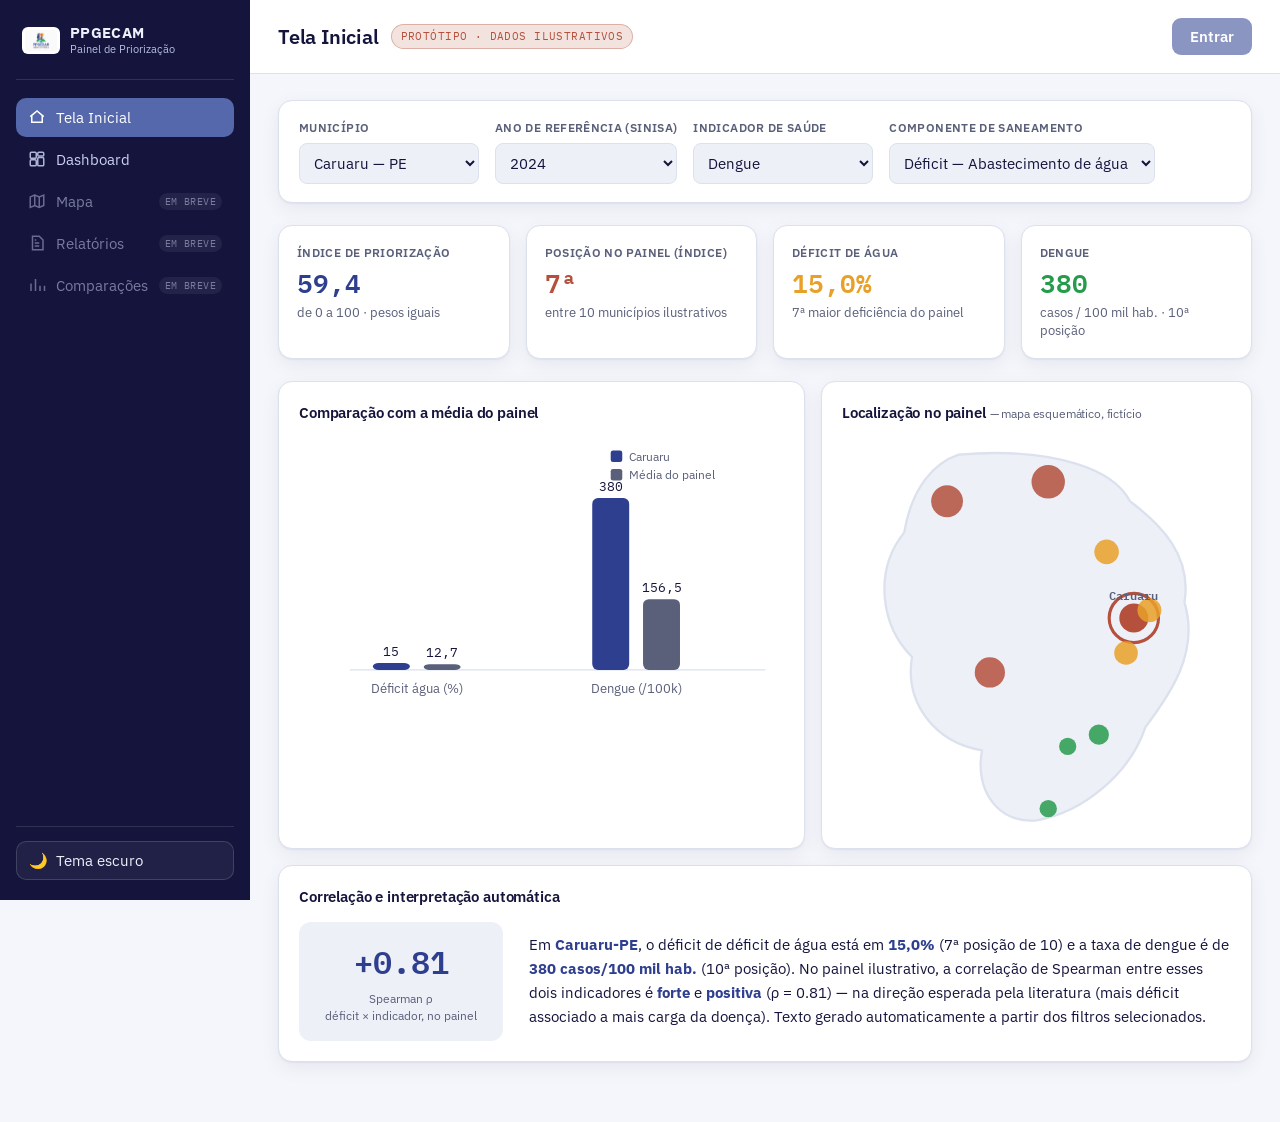
==== prototipo_saneamento_saude.html @ 7db4f670 "Commit inicial do painel de priorização Saneamento & Saúde Pública Site estático (HTML/CSS/JS) com d" ====
<!DOCTYPE html>
<html lang="pt-BR" data-theme="light">
<head>
<meta charset="UTF-8" />
<meta name="viewport" content="width=device-width, initial-scale=1" />
<title>Painel de Priorização — Saneamento &amp; Saúde Pública | PPGECAM</title>
<link rel="preconnect" href="https://fonts.googleapis.com">
<link rel="preconnect" href="https://fonts.gstatic.com" crossorigin>
<link href="https://fonts.googleapis.com/css2?family=IBM+Plex+Mono:wght@500;600&family=IBM+Plex+Sans:wght@400;500;600;700&display=swap" rel="stylesheet">
<style>
  /* ============ TOKENS ============ */
  :root{
    --azul:        #2E3F8F;
    --azul-claro:  #5568AC;
    --azul-hover:  #253476;
    --verde:       #279B4C;
    --ambar:       #E8A028;
    --terracota:   #B4503C;
    --noite:       #14143C;

    --bg:          #F5F6FB;
    --surface:     #FFFFFF;
    --surface-alt: #EEF0F8;
    --border:      #DCE1EE;
    --text:        #14143C;
    --text-muted:  #5A5F7A;
    --shadow: 0 1px 2px rgba(20,20,60,.06), 0 6px 20px rgba(20,20,60,.06);

    --font-display: 'IBM Plex Sans', system-ui, sans-serif;
    --font-body: 'IBM Plex Sans', system-ui, sans-serif;
    --font-mono: 'IBM Plex Mono', ui-monospace, monospace;

    --radius: 14px;
    --sidebar-w: 250px;
  }
  html[data-theme="dark"]{
    --bg:          #14143C;
    --surface:     #1C1E4C;
    --surface-alt: #23255C;
    --border:      #35386F;
    --text:        #ECEEFB;
    --text-muted:  #A7ACD6;
    --azul:        #8493E0;
    --azul-claro:  #9FADEA;
    --azul-hover:  #A9B6ED;
    --verde:       #4FCB80;
    --ambar:       #F0BC58;
    --terracota:   #E0896F;
    --shadow: 0 1px 2px rgba(0,0,0,.3), 0 8px 24px rgba(0,0,0,.35);
  }

  *,*::before,*::after{ box-sizing:border-box; }
  html,body{ height:100%; }
  body{
    margin:0; background:var(--bg); color:var(--text);
    font-family:var(--font-body); font-size:15px; line-height:1.5;
    -webkit-font-smoothing:antialiased;
  }
  h1,h2,h3{ font-family:var(--font-display); margin:0; letter-spacing:-0.01em; }
  p{ margin:0; }
  button, select{ font-family:inherit; font-size:inherit; color:inherit; }
  a{ color:var(--azul); }

  @media (prefers-reduced-motion: no-preference){
    .nav-item, .pill, .theme-toggle, .sidebar, .overlay, .view, button{
      transition: background-color .15s ease, color .15s ease, border-color .15s ease, opacity .2s ease, transform .2s ease;
    }
  }
  :focus-visible{ outline:2px solid var(--azul-claro); outline-offset:2px; border-radius:4px; }

  /* ============ LAYOUT ============ */
  .app{ display:flex; min-height:100vh; }

  .sidebar{
    width:var(--sidebar-w); flex:0 0 auto; background:var(--noite); color:#EDEFFA;
    display:flex; flex-direction:column; padding:20px 16px; position:sticky; top:0; height:100vh;
  }
  html[data-theme="dark"] .sidebar{ background:#0D0D26; }

  .brand{ display:flex; align-items:center; gap:10px; padding:4px 6px 22px; border-bottom:1px solid rgba(255,255,255,.12); margin-bottom:18px; }
  .brand img{ width:38px; height:auto; border-radius:6px; background:#fff; padding:3px; }
  .brand-text{ display:flex; flex-direction:column; line-height:1.25; }
  .brand-text strong{ font-size:15px; letter-spacing:.02em; }
  .brand-text span{ font-size:11px; color:#B9BEE6; }

  .nav{ display:flex; flex-direction:column; gap:3px; flex:1; }
  .nav-item{
    display:flex; align-items:center; gap:10px; width:100%; text-align:left;
    background:transparent; border:none; padding:10px 12px; border-radius:10px;
    color:#CBD0F0; cursor:pointer;
  }
  .nav-item svg{ width:18px; height:18px; flex:0 0 auto; opacity:.85; }
  .nav-item:hover{ background:rgba(255,255,255,.08); color:#fff; }
  .nav-item.active{ background:var(--azul-claro); color:#fff; }
  .nav-item.active svg{ opacity:1; }
  .nav-item.disabled{ cursor:default; opacity:.55; }
  .nav-item.disabled:hover{ background:transparent; color:#CBD0F0; }
  .nav-item .soon{
    margin-left:auto; font-size:10px; font-family:var(--font-mono); text-transform:uppercase; letter-spacing:.04em;
    background:rgba(255,255,255,.12); padding:2px 6px; border-radius:20px;
  }

  .sidebar-footer{ border-top:1px solid rgba(255,255,255,.12); padding-top:14px; margin-top:10px; }
  .theme-toggle{
    display:flex; align-items:center; gap:8px; width:100%; background:rgba(255,255,255,.06);
    border:1px solid rgba(255,255,255,.14); color:#EDEFFA; padding:9px 12px; border-radius:10px; cursor:pointer;
  }
  .theme-toggle:hover{ background:rgba(255,255,255,.12); }

  .main{ flex:1; min-width:0; display:flex; flex-direction:column; }

  .topbar{
    display:flex; align-items:center; justify-content:space-between; gap:16px;
    padding:18px 28px; border-bottom:1px solid var(--border); background:var(--surface);
    position:sticky; top:0; z-index:5;
  }
  .topbar-title{ display:flex; align-items:center; gap:12px; min-width:0; }
  .topbar-title h1{ font-size:20px; font-weight:600; }
  .badge-proto{
    font-family:var(--font-mono); font-size:10.5px; text-transform:uppercase; letter-spacing:.04em;
    background:color-mix(in srgb, var(--terracota) 16%, transparent); color:var(--terracota);
    border:1px solid color-mix(in srgb, var(--terracota) 35%, transparent);
    padding:4px 9px; border-radius:20px; white-space:nowrap;
  }
  .btn-entrar{
    background:var(--azul); color:#fff; border:none; padding:9px 18px; border-radius:9px; cursor:not-allowed;
    font-weight:600; opacity:.55;
  }
  .hamburger{
    display:none; background:var(--surface); border:1px solid var(--border); border-radius:9px;
    width:40px; height:40px; align-items:center; justify-content:center; cursor:pointer; color:var(--text);
  }
  .overlay{ display:none; position:fixed; inset:0; background:rgba(20,20,60,.45); z-index:15; }
  .overlay.show{ display:block; }

  .view{ display:none; padding:26px 28px 60px; max-width:1280px; }
  .view.active{ display:block; }

  /* ============ FILTER BAR ============ */
  .filter-bar{
    display:flex; flex-wrap:wrap; gap:16px; align-items:flex-end; background:var(--surface);
    border:1px solid var(--border); border-radius:var(--radius); padding:18px 20px; box-shadow:var(--shadow);
    margin-bottom:22px;
  }
  .field{ display:flex; flex-direction:column; gap:6px; min-width:170px; }
  .field label, .field-label{ font-size:12px; color:var(--text-muted); font-weight:600; text-transform:uppercase; letter-spacing:.03em; }
  .field select{
    background:var(--surface-alt); border:1px solid var(--border); border-radius:8px; padding:9px 10px;
    color:var(--text); min-width:180px;
  }
  .pills{ display:flex; gap:8px; flex-wrap:wrap; }
  .pill{
    background:var(--surface-alt); border:1px solid var(--border); border-radius:20px; padding:8px 15px; cursor:pointer;
    font-weight:500; color:var(--text-muted);
  }
  .pill.active{ background:var(--azul); border-color:var(--azul); color:#fff; }

  /* ============ CARDS ============ */
  .cards-row{ display:grid; grid-template-columns:repeat(4,1fr); gap:16px; margin-bottom:22px; }
  .card{
    background:var(--surface); border:1px solid var(--border); border-radius:var(--radius); padding:18px;
    box-shadow:var(--shadow); display:flex; flex-direction:column; gap:6px; min-width:0;
  }
  .card .card-label{ font-size:12px; color:var(--text-muted); font-weight:600; text-transform:uppercase; letter-spacing:.03em; }
  .card .card-value{ font-family:var(--font-mono); font-size:26px; font-weight:600; line-height:1.1; }
  .card .card-sub{ font-size:12.5px; color:var(--text-muted); }
  .card.accent-verde .card-value{ color:var(--verde); }
  .card.accent-ambar .card-value{ color:var(--ambar); }
  .card.accent-terracota .card-value{ color:var(--terracota); }
  .card.accent-azul .card-value{ color:var(--azul); }

  /* ============ PANELS ============ */
  .grid-2{ display:grid; grid-template-columns:1.1fr .9fr; gap:16px; margin-bottom:16px; align-items:stretch; }
  .panel{
    background:var(--surface); border:1px solid var(--border); border-radius:var(--radius); padding:20px;
    box-shadow:var(--shadow); min-width:0;
  }
  .panel-wide{ margin-top:0; }
  .panel h2{ font-size:15px; font-weight:600; margin-bottom:14px; }
  .panel h2 .hint{ font-size:12px; font-weight:400; color:var(--text-muted); }
  .panel svg{ width:100%; height:auto; display:block; }

  .corr-row{ display:flex; gap:26px; align-items:center; flex-wrap:wrap; }
  .corr-stat{ display:flex; flex-direction:column; align-items:center; background:var(--surface-alt); border-radius:12px; padding:16px 26px; min-width:150px; }
  .corr-value{ font-family:var(--font-mono); font-size:32px; font-weight:600; color:var(--azul); }
  .corr-label{ font-size:11.5px; color:var(--text-muted); text-align:center; margin-top:4px; }
  #interpretacaoTexto{ flex:1; min-width:240px; color:var(--text); line-height:1.6; }
  #interpretacaoTexto strong{ color:var(--azul); }

  /* ============ RANKING LIST ============ */
  .ranking-list{ display:flex; flex-direction:column; gap:8px; max-height:390px; overflow-y:auto; padding-right:4px;}
  .rank-item{ display:flex; align-items:center; gap:12px; padding:9px 10px; border-radius:10px; }
  .rank-item:nth-child(odd){ background:var(--surface-alt); }
  .rank-pos{ font-family:var(--font-mono); font-weight:600; width:22px; color:var(--text-muted); flex:0 0 auto; }
  .rank-name{ flex:1; min-width:0; }
  .rank-name strong{ display:block; font-size:13.5px; }
  .rank-name span{ font-size:11.5px; color:var(--text-muted); }
  .rank-bar-wrap{ width:120px; height:8px; background:var(--border); border-radius:6px; overflow:hidden; flex:0 0 auto; }
  .rank-bar{ height:100%; background:var(--azul); border-radius:6px; }
  .rank-value{ font-family:var(--font-mono); font-weight:600; width:44px; text-align:right; flex:0 0 auto; font-size:13px; }

  /* ============ MAP ============ */
  .map-dot{ cursor:default; }
  .map-dot-label{ font-family:var(--font-mono); font-size:3px; fill:var(--text-muted); }

  /* ============ PLACEHOLDER VIEWS ============ */
  .placeholder-box{
    background:var(--surface); border:1px dashed var(--border); border-radius:var(--radius);
    padding:60px 30px; text-align:center; color:var(--text-muted);
  }
  .placeholder-box h2{ color:var(--text); margin-bottom:8px; }

  /* ============ RESPONSIVE ============ */
  @media (max-width: 1024px){
    .cards-row{ grid-template-columns:repeat(2,1fr); }
    .grid-2{ grid-template-columns:1fr; }
  }
  @media (max-width: 780px){
    .hamburger{ display:flex; }
    .sidebar{
      position:fixed; left:0; top:0; z-index:20; transform:translateX(-100%);
      box-shadow:0 0 0 rgba(0,0,0,0);
    }
    .sidebar.open{ transform:translateX(0); box-shadow:20px 0 40px rgba(0,0,0,.25); }
    .topbar{ padding:14px 16px; }
    .topbar-title h1{ font-size:17px; }
    .view{ padding:18px 16px 50px; }
    .cards-row{ grid-template-columns:1fr 1fr; gap:10px; }
    .card .card-value{ font-size:21px; }
    .filter-bar{ padding:14px; gap:12px; }
    .field, .field select{ min-width:0; width:100%; }
    .corr-row{ flex-direction:column; align-items:stretch; }
  }
  @media (max-width: 460px){
    .cards-row{ grid-template-columns:1fr; }
  }
</style>
</head>
<body>
<div class="app">

  <div class="overlay" id="overlay"></div>

  <aside class="sidebar" id="sidebar">
    <div class="brand">
      <img src="[data-uri]" alt="Logomarca PPGECAM" />
      <div class="brand-text">
        <strong>PPGECAM</strong>
        <span>Painel de Priorização</span>
      </div>
    </div>

    <nav class="nav" id="nav">
      <button class="nav-item active" data-view="inicio">
        <svg viewBox="0 0 24 24" fill="none" stroke="currentColor" stroke-width="2"><path d="M3 11.5 12 4l9 7.5"/><path d="M5 10v9h14v-9"/></svg>
        Tela Inicial
      </button>
      <button class="nav-item" data-view="dashboard">
        <svg viewBox="0 0 24 24" fill="none" stroke="currentColor" stroke-width="2"><rect x="3" y="3" width="8" height="8" rx="1.5"/><rect x="13" y="3" width="8" height="5" rx="1.5"/><rect x="13" y="10" width="8" height="11" rx="1.5"/><rect x="3" y="13" width="8" height="8" rx="1.5"/></svg>
        Dashboard
      </button>
      <button class="nav-item disabled" data-view="mapa">
        <svg viewBox="0 0 24 24" fill="none" stroke="currentColor" stroke-width="2"><path d="M9 4 3 6.5v14L9 18l6 2.5 6-2.5v-14L15 6.5 9 4Z"/><path d="M9 4v14M15 6.5v14"/></svg>
        Mapa <span class="soon">em breve</span>
      </button>
      <button class="nav-item disabled" data-view="relatorios">
        <svg viewBox="0 0 24 24" fill="none" stroke="currentColor" stroke-width="2"><path d="M6 3h9l5 5v13H6z"/><path d="M9 12h6M9 16h6M9 8h2"/></svg>
        Relatórios <span class="soon">em breve</span>
      </button>
      <button class="nav-item disabled" data-view="comparacoes">
        <svg viewBox="0 0 24 24" fill="none" stroke="currentColor" stroke-width="2"><path d="M4 20V10M10 20V4M16 20v-7M22 20V13"/></svg>
        Comparações <span class="soon">em breve</span>
      </button>
    </nav>

    <div class="sidebar-footer">
      <button class="theme-toggle" id="btnTheme" aria-pressed="false">
        <span id="themeIcon">🌙</span><span id="themeLabel">Tema escuro</span>
      </button>
    </div>
  </aside>

  <div class="main">
    <header class="topbar">
      <div class="topbar-title">
        <button class="hamburger" id="btnMenu" aria-label="Abrir menu" aria-expanded="false">
          <svg width="18" height="18" viewBox="0 0 24 24" fill="none" stroke="currentColor" stroke-width="2"><path d="M3 6h18M3 12h18M3 18h18"/></svg>
        </button>
        <h1 id="pageTitle">Tela Inicial</h1>
        <span class="badge-proto">Protótipo · dados ilustrativos</span>
      </div>
      <button class="btn-entrar" disabled title="Fora do escopo desta etapa">Entrar</button>
    </header>

    <!-- ===================== TELA INICIAL ===================== -->
    <section id="view-inicio" class="view active">
      <div class="filter-bar">
        <div class="field">
          <label for="selMunicipio">Município</label>
          <select id="selMunicipio"></select>
        </div>
        <div class="field">
          <label for="selAno">Ano de referência (SINISA)</label>
          <select id="selAno">
            <option value="2024">2024</option>
            <option value="2023">2023</option>
          </select>
        </div>
        <div class="field">
          <label for="selIndicador">Indicador de saúde</label>
          <select id="selIndicador">
            <option value="taxaDengue">Dengue</option>
            <option value="taxaChikungunya">Chikungunya</option>
            <option value="taxaDiarreia">Diarreia aguda</option>
          </select>
        </div>
        <div class="field">
          <label for="selComponente">Componente de saneamento</label>
          <select id="selComponente">
            <option value="deficitAgua">Déficit — Abastecimento de água</option>
            <option value="deficitEsgoto">Déficit — Esgotamento sanitário</option>
            <option value="deficitResiduos">Déficit — Resíduos sólidos</option>
          </select>
        </div>
      </div>

      <div class="cards-row" id="cardsInicio"></div>

      <div class="grid-2">
        <div class="panel">
          <h2>Comparação com a média do painel</h2>
          <svg id="chartComparacao" viewBox="0 0 420 230" role="img" aria-label="Gráfico comparando o município selecionado à média do painel"></svg>
        </div>
        <div class="panel">
          <h2>Localização no painel <span class="hint">— mapa esquemático, fictício</span></h2>
          <svg id="mapaInicio" viewBox="0 0 100 100" role="img" aria-label="Mapa esquemático do Brasil com os municípios do painel"></svg>
        </div>
      </div>

      <div class="panel panel-wide">
        <h2>Correlação e interpretação automática</h2>
        <div class="corr-row">
          <div class="corr-stat">
            <span class="corr-value" id="corrValue">—</span>
            <span class="corr-label">Spearman ρ<br>déficit × indicador, no painel</span>
          </div>
          <p id="interpretacaoTexto"></p>
        </div>
      </div>
    </section>

    <!-- ===================== DASHBOARD ===================== -->
    <section id="view-dashboard" class="view">
      <div class="filter-bar">
        <div class="field">
          <span class="field-label">Esquema de ponderação do índice</span>
          <div class="pills" id="pillsPeso">
            <button class="pill active" data-peso="igual">Pesos iguais</button>
            <button class="pill" data-peso="entropia">Entropia de Shannon</button>
            <button class="pill" data-peso="pca">PCA (1º componente)</button>
          </div>
        </div>
      </div>

      <div class="cards-row" id="cardsDashboard"></div>

      <div class="grid-2">
        <div class="panel">
          <h2>Ranking de priorização <span class="hint">— painel ilustrativo, 10 municípios</span></h2>
          <div id="rankingList" class="ranking-list"></div>
        </div>
        <div class="panel">
          <h2>Mapa de calor de prioridade <span class="hint">— esquemático, fictício</span></h2>
          <svg id="mapaDashboard" viewBox="0 0 100 100" role="img" aria-label="Mapa de calor esquemático de prioridade por município"></svg>
        </div>
      </div>

      <div class="panel panel-wide">
        <h2>Decomposição do índice — <span id="topMunicipioNome"></span></h2>
        <svg id="chartDecomposicao" viewBox="0 0 480 200" role="img" aria-label="Decomposição do índice de priorização por indicador"></svg>
      </div>
    </section>

    <!-- ===================== PLACEHOLDERS ===================== -->
    <section id="view-mapa" class="view">
      <div class="placeholder-box">
        <h2>Mapa interativo</h2>
        <p>Em desenvolvimento — parte de uma próxima etapa do protótipo, fora do recorte validado para esta entrega (Primeira Tela + Dashboard + menu).</p>
      </div>
    </section>
    <section id="view-relatorios" class="view">
      <div class="placeholder-box">
        <h2>Relatórios</h2>
        <p>Em desenvolvimento — exportação em PDF, Excel, CSV e imagem, conforme especificado. Fora do recorte validado para esta entrega.</p>
      </div>
    </section>
    <section id="view-comparacoes" class="view">
      <div class="placeholder-box">
        <h2>Comparações</h2>
        <p>Em desenvolvimento — comparação lado a lado entre municípios, estados e regiões. Fora do recorte validado para esta entrega.</p>
      </div>
    </section>

  </div>
</div>

<script>
/* =========================================================================
   DADOS — ILUSTRATIVOS. Não representam valores oficiais de SINISA/DATASUS.
   Servem apenas para demonstrar a interface e a lógica do índice.
   ========================================================================= */
const MUNICIPIOS_BASE = [
  { nome:"Caruaru",        uf:"PE", pop:405408,   x:75, y:46, deficitAgua:15, deficitEsgoto:42, deficitResiduos:8,  taxaDengue:380, taxaChikungunya:155, taxaDiarreia:45 },
  { nome:"Recife",         uf:"PE", pop:1653461,  x:79, y:44, deficitAgua:8,  deficitEsgoto:55, deficitResiduos:10, taxaDengue:130, taxaChikungunya:60,  taxaDiarreia:25 },
  { nome:"Manaus",         uf:"AM", pop:2255903,  x:27, y:16, deficitAgua:22, deficitEsgoto:65, deficitResiduos:18, taxaDengue:210, taxaChikungunya:85,  taxaDiarreia:90 },
  { nome:"Belém",          uf:"PA", pop:1499641,  x:53, y:11, deficitAgua:30, deficitEsgoto:70, deficitResiduos:20, taxaDengue:150, taxaChikungunya:70,  taxaDiarreia:110 },
  { nome:"Salvador",       uf:"BA", pop:2900319,  x:73, y:55, deficitAgua:10, deficitEsgoto:48, deficitResiduos:12, taxaDengue:95,  taxaChikungunya:45,  taxaDiarreia:30 },
  { nome:"Fortaleza",      uf:"CE", pop:2700000,  x:68, y:29, deficitAgua:12, deficitEsgoto:38, deficitResiduos:9,  taxaDengue:175, taxaChikungunya:80,  taxaDiarreia:40 },
  { nome:"São Paulo",      uf:"SP", pop:12325000, x:58, y:79, deficitAgua:3,  deficitEsgoto:12, deficitResiduos:4,  taxaDengue:60,  taxaChikungunya:25,  taxaDiarreia:12 },
  { nome:"Rio de Janeiro", uf:"RJ", pop:6700000,  x:66, y:76, deficitAgua:5,  deficitEsgoto:30, deficitResiduos:8,  taxaDengue:85,  taxaChikungunya:35,  taxaDiarreia:18 },
  { nome:"Porto Alegre",   uf:"RS", pop:1480000,  x:53, y:95, deficitAgua:4,  deficitEsgoto:20, deficitResiduos:6,  taxaDengue:20,  taxaChikungunya:8,   taxaDiarreia:10 },
  { nome:"Cuiabá",         uf:"MT", pop:620000,   x:38, y:60, deficitAgua:18, deficitEsgoto:60, deficitResiduos:15, taxaDengue:260, taxaChikungunya:110, taxaDiarreia:55 },
];

const INDICADORES_DEFICIT = ["deficitAgua","deficitEsgoto","deficitResiduos"];
const INDICADORES_SAUDE   = ["taxaDengue","taxaChikungunya","taxaDiarreia"];
const TODOS_INDICADORES   = [...INDICADORES_DEFICIT, ...INDICADORES_SAUDE];

const LABELS = {
  deficitAgua:"Déficit de água", deficitEsgoto:"Déficit de esgoto", deficitResiduos:"Déficit de resíduos",
  taxaDengue:"Dengue", taxaChikungunya:"Chikungunya", taxaDiarreia:"Diarreia aguda"
};

let state = { ano:"2024", indicador:"taxaDengue", componente:"deficitAgua", municipioIdx:0, peso:"igual" };

/* Ano 2023 simulado a partir de 2024 (transformação ilustrativa, não é dado real) */
function getDataset(ano){
  if(ano === "2024") return MUNICIPIOS_BASE.map(m => ({...m}));
  return MUNICIPIOS_BASE.map(m => ({
    ...m,
    deficitAgua: round1(m.deficitAgua*1.14), deficitEsgoto: round1(m.deficitEsgoto*1.09), deficitResiduos: round1(m.deficitResiduos*1.16),
    taxaDengue: Math.round(m.taxaDengue*1.07), taxaChikungunya: Math.round(m.taxaChikungunya*1.05), taxaDiarreia: Math.round(m.taxaDiarreia*1.10)
  }));
}
function round1(n){ return Math.round(n*10)/10; }

/* ============ ESTATÍSTICA ============ */
function minMax(arr){ return [Math.min(...arr), Math.max(...arr)]; }
function normalizeCol(data, key){
  const vals = data.map(d=>d[key]);
  const [mn,mx] = minMax(vals);
  return vals.map(v => (mx-mn) ? (v-mn)/(mx-mn) : 0);
}
function buildMatrix(data){
  const cols = TODOS_INDICADORES.map(k => normalizeCol(data,k));
  return data.map((_,i) => TODOS_INDICADORES.map((_,j)=>cols[j][i]));
}
function equalWeights(m){ return new Array(m).fill(1/m); }
function entropyWeights(matrix){
  const n = matrix.length, m = matrix[0].length, w=[];
  for(let j=0;j<m;j++){
    let col = matrix.map(r=>r[j]); let sum = col.reduce((a,b)=>a+b,0) || 1e-9;
    let e=0;
    col.forEach(v=>{ const p=v/sum; if(p>0) e += p*Math.log(p); });
    e = -e/Math.log(n);
    w.push(1-e);
  }
  const sw = w.reduce((a,b)=>a+b,0) || 1e-9;
  return w.map(x=>x/sw);
}
function pcaWeights(matrix){
  const n=matrix.length, m=matrix[0].length;
  const means = new Array(m).fill(0);
  matrix.forEach(row=>row.forEach((v,j)=>means[j]+=v/n));
  const cov = Array.from({length:m},()=>new Array(m).fill(0));
  for(let j=0;j<m;j++) for(let k=0;k<m;k++){
    let s=0; matrix.forEach(row=>s+=(row[j]-means[j])*(row[k]-means[k]));
    cov[j][k]=s/(n-1);
  }
  let v = new Array(m).fill(1/Math.sqrt(m));
  for(let it=0; it<200; it++){
    const nv = new Array(m).fill(0);
    for(let j=0;j<m;j++) for(let k=0;k<m;k++) nv[j]+=cov[j][k]*v[k];
    const norm = Math.sqrt(nv.reduce((a,b)=>a+b*b,0)) || 1e-9;
    v = nv.map(x=>x/norm);
  }
  const abs = v.map(Math.abs);
  const s = abs.reduce((a,b)=>a+b,0) || 1e-9;
  return abs.map(x=>x/s);
}
function computeWeights(scheme, matrix){
  if(scheme==="entropia") return entropyWeights(matrix);
  if(scheme==="pca") return pcaWeights(matrix);
  return equalWeights(matrix[0].length);
}
function computeIndex(data, scheme){
  const matrix = buildMatrix(data);
  const w = computeWeights(scheme, matrix);
  return matrix.map(row => row.reduce((acc,val,idx)=>acc+val*w[idx],0)*100);
}
function rank(arr){
  const idx = arr.map((v,i)=>i).sort((a,b)=>arr[a]-arr[b]);
  const r = new Array(arr.length);
  idx.forEach((originalIdx,pos)=>{ r[originalIdx]=pos+1; });
  return r;
}
function spearman(a,b){
  const ra = rank(a), rb = rank(b), n=a.length;
  let d2 = 0;
  for(let i=0;i<n;i++){ const d = ra[i]-rb[i]; d2 += d*d; }
  return 1 - (6*d2)/(n*(n*n-1));
}
function forcaCorrelacao(rho){
  const a = Math.abs(rho);
  if(a < 0.3) return "fraca";
  if(a < 0.6) return "moderada";
  return "forte";
}

/* ============ HELPERS DE RENDER ============ */
const svgNS = "http://www.w3.org/2000/svg";
function el(tag, attrs){ const e = document.createElementNS(svgNS, tag); for(const k in attrs) e.setAttribute(k, attrs[k]); return e; }
function clear(node){ while(node.firstChild) node.removeChild(node.firstChild); }
function fmt(n, dec=0){ return n.toLocaleString('pt-BR', {minimumFractionDigits:dec, maximumFractionDigits:dec}); }

/* ============ POPULAR SELECT DE MUNICÍPIOS ============ */
function popularSelectMunicipios(){
  const sel = document.getElementById('selMunicipio');
  clear(sel);
  MUNICIPIOS_BASE.forEach((m,i)=>{
    const opt = document.createElement('option');
    opt.value = i; opt.textContent = `${m.nome} — ${m.uf}`;
    sel.appendChild(opt);
  });
}

/* ============ RENDER: TELA INICIAL ============ */
function renderInicio(){
  const data = getDataset(state.ano);
  const m = data[state.municipioIdx];
  const compKey = state.componente, saudeKey = state.indicador;

  const compVals = data.map(d=>d[compKey]);
  const saudeVals = data.map(d=>d[saudeKey]);
  const mediaComp = compVals.reduce((a,b)=>a+b,0)/compVals.length;
  const mediaSaude = saudeVals.reduce((a,b)=>a+b,0)/saudeVals.length;

  const compRank = rank(compVals)[state.municipioIdx];
  const saudeRank = rank(saudeVals)[state.municipioIdx];

  const idx = computeIndex(data, "igual");
  const idxRank = rank(idx)[state.municipioIdx];

  /* cards */
  const cardsHost = document.getElementById('cardsInicio');
  clear2(cardsHost);
  cardsHost.innerHTML = `
    <div class="card accent-azul">
      <span class="card-label">Índice de priorização</span>
      <span class="card-value">${fmt(idx[state.municipioIdx],1)}</span>
      <span class="card-sub">de 0 a 100 · pesos iguais</span>
    </div>
    <div class="card accent-terracota">
      <span class="card-label">Posição no painel (índice)</span>
      <span class="card-value">${idxRank}ª</span>
      <span class="card-sub">entre ${data.length} municípios ilustrativos</span>
    </div>
    <div class="card accent-ambar">
      <span class="card-label">${LABELS[compKey]}</span>
      <span class="card-value">${fmt(m[compKey],1)}%</span>
      <span class="card-sub">${compRank}ª maior deficiência do painel</span>
    </div>
    <div class="card accent-verde">
      <span class="card-label">${LABELS[saudeKey]}</span>
      <span class="card-value">${fmt(m[saudeKey])}</span>
      <span class="card-sub">casos / 100 mil hab. · ${saudeRank}ª posição</span>
    </div>`;

  /* gráfico de comparação (barras SVG) */
  const svg = document.getElementById('chartComparacao');
  clear(svg);
  const W=420,H=230, padL=44, padB=30, padT=14, gap=70;
  const groups = [
    {label: LABELS[compKey].replace('Déficit de ','Déficit\n'), muni:m[compKey], media:mediaComp, unit:'%'},
    {label: LABELS[saudeKey], muni:m[saudeKey], media:mediaSaude, unit:'/100k'}
  ];
  const maxVal = Math.max(...groups.map(g=>Math.max(g.muni,g.media))) * 1.25 || 1;
  const plotH = H-padT-padB;
  svg.appendChild(el('line',{x1:padL,y1:H-padB,x2:W-16,y2:H-padB,stroke:'var(--border)','stroke-width':1}));
  groups.forEach((g,gi)=>{
    const baseX = padL + gi*(gap+120) + 20;
    [ {v:g.muni, color:'var(--azul)', dx:0, label:m.nome},
      {v:g.media, color:'var(--text-muted)', dx:44, label:'Média painel'} ].forEach(bar=>{
        const h = (bar.v/maxVal)*plotH;
        const x = baseX+bar.dx, y = H-padB-h;
        svg.appendChild(el('rect',{x, y, width:32, height:h, rx:5, fill:bar.color}));
        const t = el('text',{x:x+16, y:y-6, 'text-anchor':'middle', 'font-size':11, 'font-family':'IBM Plex Mono', fill:'var(--text)'});
        t.textContent = bar.v.toLocaleString('pt-BR',{maximumFractionDigits:1});
        svg.appendChild(t);
    });
    const gl = el('text',{x:baseX+38, y:H-10, 'text-anchor':'middle', 'font-size':11.5, 'font-family':'IBM Plex Sans', fill:'var(--text-muted)'});
    gl.textContent = g.label + ' ('+g.unit+')';
    svg.appendChild(gl);
  });
  // legenda simples
  svg.appendChild(el('rect',{x:W-150,y:10,width:10,height:10,rx:2,fill:'var(--azul)'}));
  const leg1 = el('text',{x:W-134,y:19,'font-size':10.5,'font-family':'IBM Plex Sans',fill:'var(--text-muted)'}); leg1.textContent = m.nome; svg.appendChild(leg1);
  svg.appendChild(el('rect',{x:W-150,y:26,width:10,height:10,rx:2,fill:'var(--text-muted)'}));
  const leg2 = el('text',{x:W-134,y:35,'font-size':10.5,'font-family':'IBM Plex Sans',fill:'var(--text-muted)'}); leg2.textContent = 'Média do painel'; svg.appendChild(leg2);

  /* mapa esquemático */
  renderMapa('mapaInicio', data, idx, state.municipioIdx);

  /* correlação + interpretação */
  const rho = spearman(compVals, saudeVals);
  document.getElementById('corrValue').textContent = (rho>=0?'+':'') + rho.toFixed(2);
  const forca = forcaCorrelacao(rho);
  const direcao = rho >= 0 ? "positiva" : "negativa";
  const esperado = rho >= 0
    ? "na direção esperada pela literatura (mais déficit associado a mais carga da doença)"
    : "na direção oposta à esperada pela literatura — vale investigar outros fatores antes de priorizar só por este par de variáveis";
  document.getElementById('interpretacaoTexto').innerHTML =
    `Em <strong>${m.nome}-${m.uf}</strong>, o déficit de ${LABELS[compKey].toLowerCase()} está em <strong>${fmt(m[compKey],1)}%</strong> (${compRank}ª posição de ${data.length}) e a taxa de ${LABELS[saudeKey].toLowerCase()} é de <strong>${fmt(m[saudeKey])} casos/100 mil hab.</strong> (${saudeRank}ª posição). No painel ilustrativo, a correlação de Spearman entre esses dois indicadores é <strong>${forca}</strong> e <strong>${direcao}</strong> (ρ = ${rho.toFixed(2)}) — ${esperado}. Texto gerado automaticamente a partir dos filtros selecionados.`;
}
function clear2(node){ node.innerHTML=""; }

/* ============ MAPA ESQUEMÁTICO (reutilizado em duas telas) ============ */
function renderMapa(svgId, data, idxValues, highlightIdx){
  const svg = document.getElementById(svgId);
  clear(svg);
  // silhueta esquemática (não geográfica) só como moldura
  svg.appendChild(el('rect',{x:0,y:0,width:100,height:100,fill:'none'}));
  svg.appendChild(el('path',{
    d:"M30 4 C 55 2, 70 8, 74 16 C 82 22, 90 30, 88 42 C 92 55, 84 66, 78 74 C 74 86, 62 96, 50 98 C 40 99, 34 90, 36 80 C 24 78, 16 68, 18 56 C 10 48, 8 34, 16 24 C 18 12, 24 6, 30 4 Z",
    fill:'var(--surface-alt)', stroke:'var(--border)', 'stroke-width':0.6
  }));
  const maxIdx = Math.max(...idxValues) || 1;
  data.forEach((m,i)=>{
    const t = idxValues[i]/maxIdx;
    const color = t > 0.66 ? 'var(--terracota)' : (t > 0.33 ? 'var(--ambar)' : 'var(--verde)');
    const r = 2.1 + t*2.2;
    const c = el('circle',{cx:m.x, cy:m.y, r, fill:color, class:'map-dot', opacity: (i===highlightIdx)?1:0.85});
    if(i===highlightIdx){
      svg.appendChild(el('circle',{cx:m.x, cy:m.y, r:r+2.6, fill:'none', stroke:color, 'stroke-width':0.8}));
    }
    svg.appendChild(c);
  });
  if(highlightIdx !== undefined && highlightIdx !== null){
    const m = data[highlightIdx];
    const label = el('text',{x:m.x, y:m.y-4.5, 'text-anchor':'middle', class:'map-dot-label', 'font-weight':600});
    label.textContent = m.nome;
    svg.appendChild(label);
  }
}

/* ============ RENDER: DASHBOARD ============ */
function renderDashboard(){
  const data = getDataset(state.ano);
  const idx = computeIndex(data, state.peso);
  const ordered = data.map((m,i)=>({m,val:idx[i]})).sort((a,b)=>b.val-a.val);

  const top = ordered[0];
  const mediaIdx = idx.reduce((a,b)=>a+b,0)/idx.length;
  const piorAgua = data.reduce((acc,m)=> m.deficitAgua>acc.deficitAgua?m:acc, data[0]);
  const piorSaude = data.reduce((acc,m)=> m.taxaDengue>acc.taxaDengue?m:acc, data[0]);

  const cardsHost = document.getElementById('cardsDashboard');
  cardsHost.innerHTML = `
    <div class="card accent-azul">
      <span class="card-label">Municípios no painel</span>
      <span class="card-value">${data.length}</span>
      <span class="card-sub">conjunto ilustrativo para o protótipo</span>
    </div>
    <div class="card accent-terracota">
      <span class="card-label">Maior prioridade</span>
      <span class="card-value" style="font-size:19px">${top.m.nome}-${top.m.uf}</span>
      <span class="card-sub">índice ${fmt(top.val,1)} / 100</span>
    </div>
    <div class="card accent-ambar">
      <span class="card-label">Maior déficit de água</span>
      <span class="card-value" style="font-size:19px">${piorAgua.nome}-${piorAgua.uf}</span>
      <span class="card-sub">${fmt(piorAgua.deficitAgua,1)}% de déficit</span>
    </div>
    <div class="card accent-verde">
      <span class="card-label">Índice médio do painel</span>
      <span class="card-value">${fmt(mediaIdx,1)}</span>
      <span class="card-sub">maior carga: ${piorSaude.nome} (${piorSaude.taxaDengue} dengue/100k)</span>
    </div>`;

  const rankHost = document.getElementById('rankingList');
  rankHost.innerHTML = "";
  const maxVal = ordered[0].val || 1;
  ordered.forEach((o,i)=>{
    const row = document.createElement('div'); row.className='rank-item';
    row.innerHTML = `
      <span class="rank-pos">${i+1}º</span>
      <span class="rank-name"><strong>${o.m.nome}</strong><span>${o.m.uf} · ${fmt(o.m.pop)} hab.</span></span>
      <span class="rank-bar-wrap"><span class="rank-bar" style="width:${(o.val/maxVal*100).toFixed(0)}%"></span></span>
      <span class="rank-value">${fmt(o.val,1)}</span>`;
    rankHost.appendChild(row);
  });

  renderMapa('mapaDashboard', data, idx, data.indexOf(top.m));

  /* decomposição do índice do município #1 */
  const svg = document.getElementById('chartDecomposicao');
  clear(svg);
  document.getElementById('topMunicipioNome').textContent = `${top.m.nome}-${top.m.uf}`;
  const matrix = buildMatrix(data);
  const weights = computeWeights(state.peso, matrix);
  const topIdxPos = data.indexOf(top.m);
  const contribs = TODOS_INDICADORES.map((k,j)=> matrix[topIdxPos][j]*weights[j]*100);
  const W=480,H=200,padL=140,padR=50,padT=10;
  const barH = 22, gapY = 10;
  const maxC = Math.max(...contribs)*1.15 || 1;
  TODOS_INDICADORES.forEach((k,i)=>{
    const y = padT + i*(barH+gapY);
    const w = (contribs[i]/maxC) * (W-padL-padR);
    const isSaude = INDICADORES_SAUDE.includes(k);
    svg.appendChild(el('rect',{x:padL, y, width:Math.max(w,1), height:barH, rx:6, fill:isSaude?'var(--terracota)':'var(--azul)'}));
    const lbl = el('text',{x:padL-10, y:y+barH/2+4, 'text-anchor':'end', 'font-size':12, 'font-family':'IBM Plex Sans', fill:'var(--text)'});
    lbl.textContent = LABELS[k]; svg.appendChild(lbl);
    const val = el('text',{x:padL+w+8, y:y+barH/2+4, 'font-size':11.5, 'font-family':'IBM Plex Mono', fill:'var(--text-muted)'});
    val.textContent = contribs[i].toFixed(1)+' pts'; svg.appendChild(val);
  });
}

/* ============ NAVEGAÇÃO ============ */
function setView(view){
  document.querySelectorAll('.view').forEach(v=>v.classList.remove('active'));
  document.getElementById('view-'+view).classList.add('active');
  document.querySelectorAll('.nav-item').forEach(b=>b.classList.toggle('active', b.dataset.view===view));
  const titles = {inicio:'Tela Inicial', dashboard:'Dashboard', mapa:'Mapa', relatorios:'Relatórios', comparacoes:'Comparações'};
  document.getElementById('pageTitle').textContent = titles[view] || '';
  closeMobileMenu();
  if(view==='inicio') renderInicio();
  if(view==='dashboard') renderDashboard();
}

document.getElementById('nav').addEventListener('click', (e)=>{
  const btn = e.target.closest('.nav-item');
  if(!btn || btn.classList.contains('disabled')) return;
  setView(btn.dataset.view);
});

/* ============ MENU MOBILE ============ */
const sidebar = document.getElementById('sidebar');
const overlay = document.getElementById('overlay');
const btnMenu = document.getElementById('btnMenu');
function openMobileMenu(){ sidebar.classList.add('open'); overlay.classList.add('show'); btnMenu.setAttribute('aria-expanded','true'); }
function closeMobileMenu(){ sidebar.classList.remove('open'); overlay.classList.remove('show'); btnMenu.setAttribute('aria-expanded','false'); }
btnMenu.addEventListener('click', ()=> sidebar.classList.contains('open') ? closeMobileMenu() : openMobileMenu());
overlay.addEventListener('click', closeMobileMenu);

/* ============ TEMA CLARO/ESCURO (estado em memória, sem localStorage) ============ */
const btnTheme = document.getElementById('btnTheme');
btnTheme.addEventListener('click', ()=>{
  const html = document.documentElement;
  const isDark = html.getAttribute('data-theme') === 'dark';
  html.setAttribute('data-theme', isDark ? 'light' : 'dark');
  document.getElementById('themeIcon').textContent = isDark ? '🌙' : '☀️';
  document.getElementById('themeLabel').textContent = isDark ? 'Tema escuro' : 'Tema claro';
  btnTheme.setAttribute('aria-pressed', String(!isDark));
});

/* ============ FILTROS — TELA INICIAL ============ */
['selMunicipio','selAno','selIndicador','selComponente'].forEach(id=>{
  document.getElementById(id).addEventListener('change', (e)=>{
    if(id==='selMunicipio') state.municipioIdx = Number(e.target.value);
    if(id==='selAno') state.ano = e.target.value;
    if(id==='selIndicador') state.indicador = e.target.value;
    if(id==='selComponente') state.componente = e.target.value;
    renderInicio();
  });
});

/* ============ FILTROS — DASHBOARD ============ */
document.getElementById('pillsPeso').addEventListener('click', (e)=>{
  const btn = e.target.closest('.pill'); if(!btn) return;
  document.querySelectorAll('#pillsPeso .pill').forEach(p=>p.classList.remove('active'));
  btn.classList.add('active');
  state.peso = btn.dataset.peso;
  renderDashboard();
});

/* ============ INIT ============ */
popularSelectMunicipios();
renderInicio();
</script>
</body>
</html>
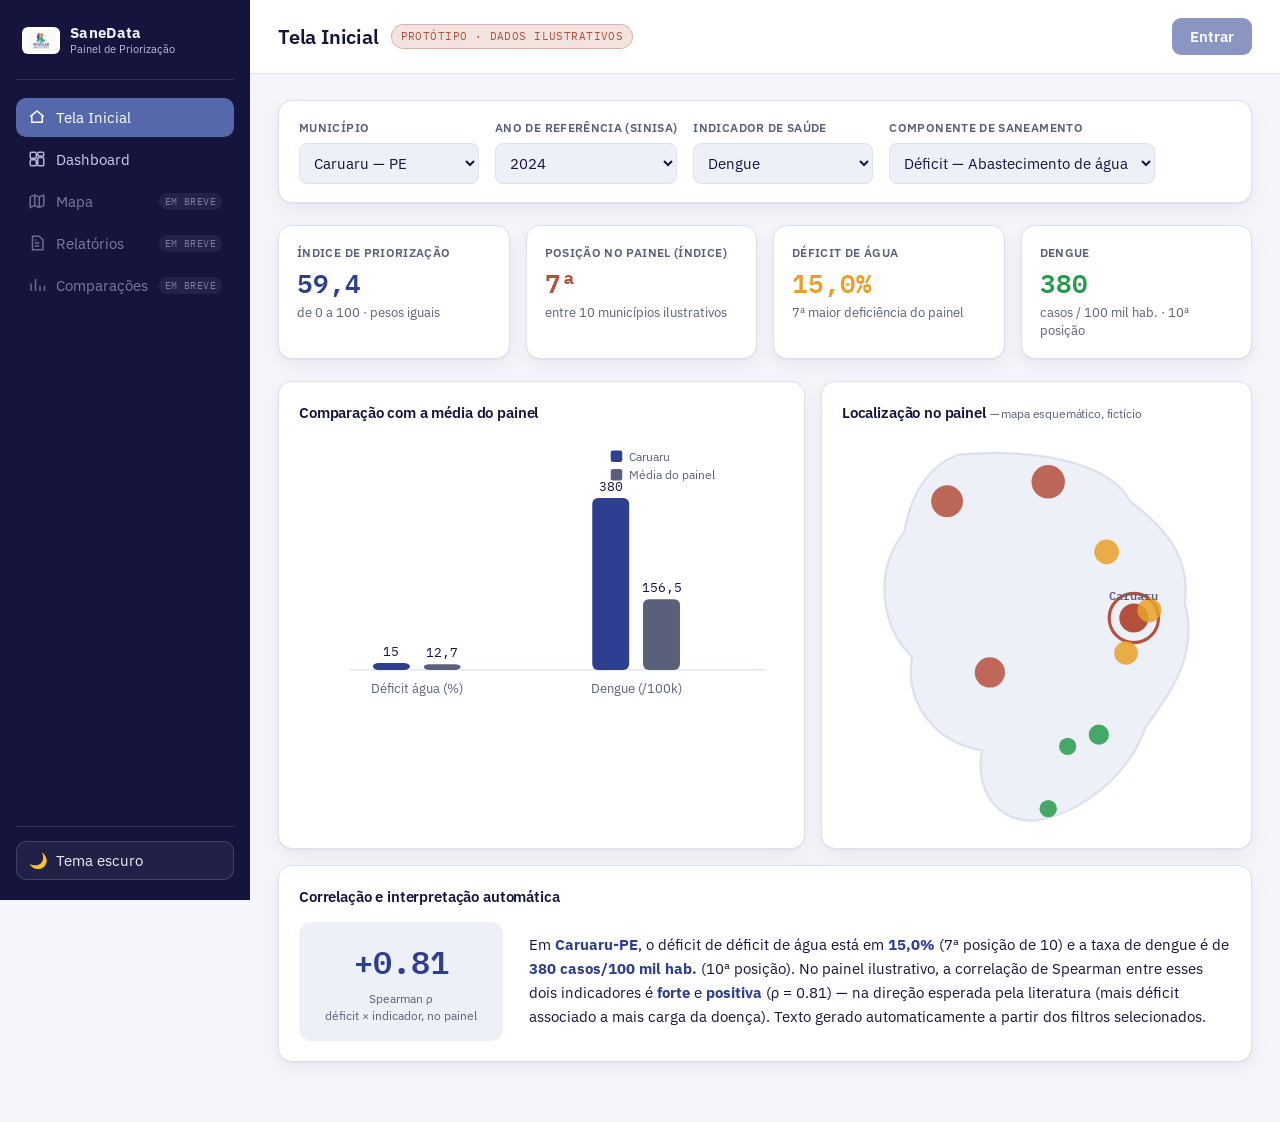
==== commit 759f4644: "Renomeia o projeto para SaneData Atualiza título da página, marca na sidebar e READMEs para refletir" ====
--- a/prototipo_saneamento_saude.html
+++ b/prototipo_saneamento_saude.html
@@ -3,7 +3,7 @@
 <head>
 <meta charset="UTF-8" />
 <meta name="viewport" content="width=device-width, initial-scale=1" />
-<title>Painel de Priorização — Saneamento &amp; Saúde Pública | PPGECAM</title>
+<title>SaneData — Painel de Priorização em Saneamento &amp; Saúde Pública | PPGECAM</title>
 <link rel="preconnect" href="https://fonts.googleapis.com">
 <link rel="preconnect" href="https://fonts.gstatic.com" crossorigin>
 <link href="https://fonts.googleapis.com/css2?family=IBM+Plex+Mono:wght@500;600&family=IBM+Plex+Sans:wght@400;500;600;700&display=swap" rel="stylesheet">
@@ -245,7 +245,7 @@
     <div class="brand">
       <img src="[data-uri]" alt="Logomarca PPGECAM" />
       <div class="brand-text">
-        <strong>PPGECAM</strong>
+        <strong>SaneData</strong>
         <span>Painel de Priorização</span>
       </div>
     </div>
